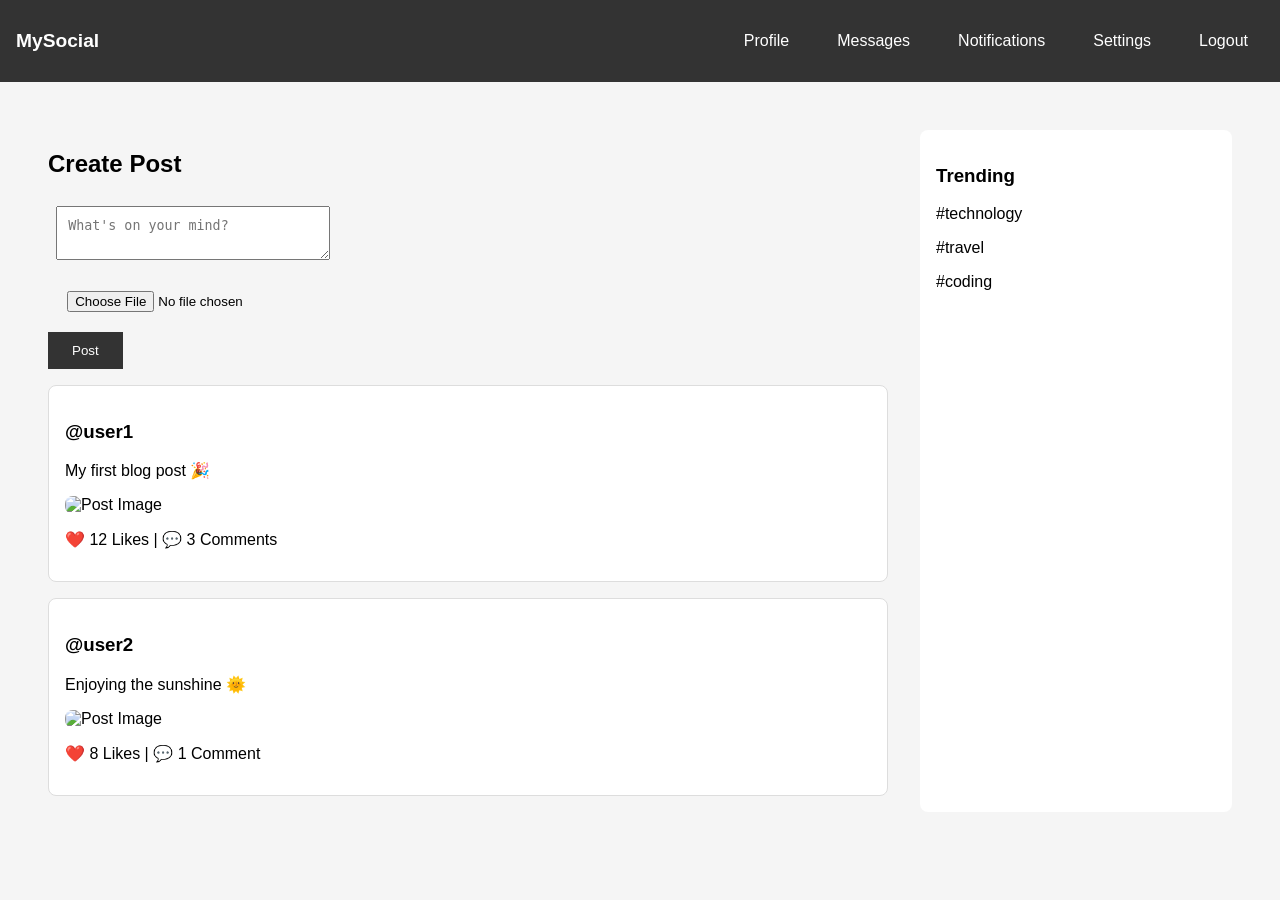
==== frontend/feed.html @ 9d7d02fd "frontend" ====
<!DOCTYPE html>
<html lang="en">
  <head>
    <meta charset="UTF-8" />
    <meta name="viewport" content="width=device-width, initial-scale=1.0" />
    <title>Feed</title>
    <link rel="stylesheet" href="style.css" />
  </head>
  <body>
    <header>
      <nav class="navbar">
        <div class="logo">MySocial</div>
        <ul class="nav-links">
          <li><a href="profile.html">Profile</a></li>
          <li><a href="messages.html">Messages</a></li>
          <li><a href="notifications.html">Notifications</a></li>
          <li><a href="settings.html">Settings</a></li>
          <li><a href="index.html">Logout</a></li>
        </ul>
      </nav>
    </header>

    <main style="display: flex">
      <section style="flex: 3; padding: 1rem">
        <h2>Create Post</h2>
        <form>
          <textarea placeholder="What's on your mind?"></textarea><br />
          <input type="file" /><br />
          <button type="submit">Post</button>
        </form>

        <div class="post">
          <h3>@user1</h3>
          <p>My first blog post 🎉</p>
          <img src="public/images/sample1.jpg" alt="Post Image" />
          <p>❤️ 12 Likes | 💬 3 Comments</p>
        </div>

        <div class="post">
          <h3>@user2</h3>
          <p>Enjoying the sunshine 🌞</p>
          <img src="public/images/sample2.jpg" alt="Post Image" />
          <p>❤️ 8 Likes | 💬 1 Comment</p>
        </div>
      </section>

      <aside class="sidebar" style="flex: 1">
        <h3>Trending</h3>
        <p>#technology</p>
        <p>#travel</p>
        <p>#coding</p>
      </aside>
    </main>
  </body>
</html>
---- frontend/style.css ----
body {
  font-family: Arial, sans-serif;
  margin: 0;
  padding: 0;
  background: #f5f5f5;
}

.navbar {
  display: flex;
  justify-content: space-between;
  align-items: center;
  background: #333;
  padding: 1rem;
}

.navbar .logo {
  color: #fff;
  font-size: 1.2rem;
  font-weight: bold;
}

.nav-links {
  list-style: none;
  display: flex;
  gap: 1rem;
}

.nav-links a {
  color: white;
  text-decoration: none;
  padding: 0.5rem 1rem;
  border-radius: 5px;
}

.nav-links a:hover {
  background: #555;
}

main {
  padding: 2rem;
}

.form-container {
  text-align: center;
  margin-top: 2rem;
}

input,
textarea {
  padding: 0.7rem;
  margin: 0.5rem;
  width: 250px;
}

button {
  padding: 0.7rem 1.5rem;
  background: #333;
  color: white;
  border: none;
  cursor: pointer;
}

button:hover {
  background: #444;
}

.post {
  background: #fff;
  border: 1px solid #ddd;
  padding: 1rem;
  margin: 1rem 0;
  border-radius: 8px;
}

.post img {
  max-width: 100%;
  border-radius: 8px;
}

.sidebar {
  background: #fff;
  padding: 1rem;
  margin: 1rem;
  border-radius: 8px;
}
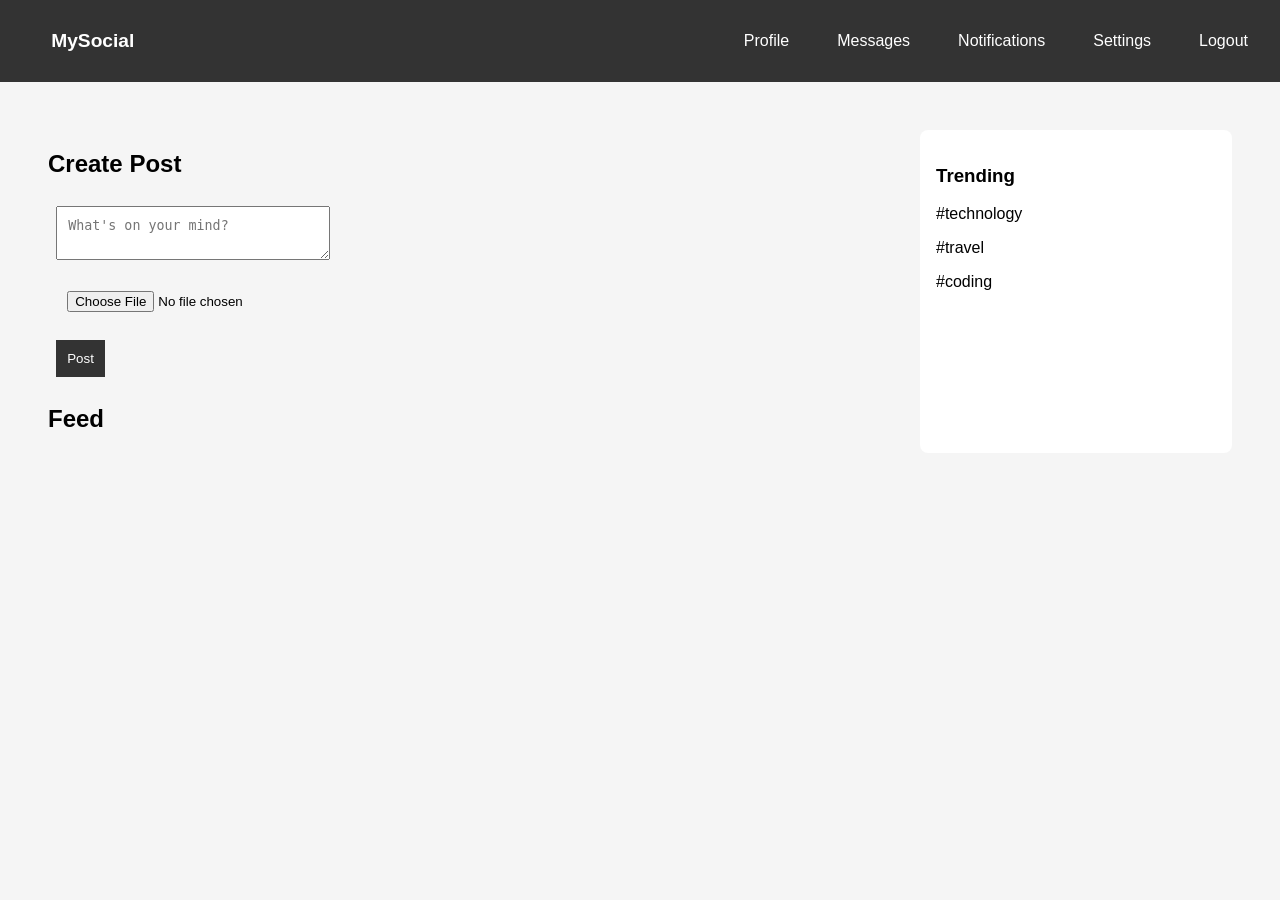
==== commit 7741a06b: "backend" ====
--- a/frontend/feed.html
+++ b/frontend/feed.html
@@ -1,55 +1,151 @@
 <!DOCTYPE html>
 <html lang="en">
-  <head>
-    <meta charset="UTF-8" />
-    <meta name="viewport" content="width=device-width, initial-scale=1.0" />
-    <title>Feed</title>
-    <link rel="stylesheet" href="style.css" />
-  </head>
-  <body>
-    <header>
-      <nav class="navbar">
-        <div class="logo">MySocial</div>
-        <ul class="nav-links">
-          <li><a href="profile.html">Profile</a></li>
-          <li><a href="messages.html">Messages</a></li>
-          <li><a href="notifications.html">Notifications</a></li>
-          <li><a href="settings.html">Settings</a></li>
-          <li><a href="index.html">Logout</a></li>
-        </ul>
-      </nav>
-    </header>
 
-    <main style="display: flex">
-      <section style="flex: 3; padding: 1rem">
-        <h2>Create Post</h2>
-        <form>
-          <textarea placeholder="What's on your mind?"></textarea><br />
-          <input type="file" /><br />
-          <button type="submit">Post</button>
-        </form>
+<head>
+  <meta charset="UTF-8" />
+  <meta name="viewport" content="width=device-width, initial-scale=1.0" />
+  <title>Feed</title>
+  <link rel="stylesheet" href="style.css" />
+</head>
 
-        <div class="post">
-          <h3>@user1</h3>
-          <p>My first blog post 🎉</p>
-          <img src="public/images/sample1.jpg" alt="Post Image" />
-          <p>❤️ 12 Likes | 💬 3 Comments</p>
-        </div>
+<body>
+  <header>
+    <nav class="navbar">
+      <div class="logo" onclick="window.location.href='feed.html'" style="cursor:pointer;">
+        MySocial
+      </div>
+      <ul class="nav-links">
+        <li><a href="profile.html">Profile</a></li>
+        <li><a href="messages.html">Messages</a></li>
+        <li><a href="notifications.html">Notifications</a></li>
+        <li><a href="settings.html">Settings</a></li>
+        <li><a href="index.html">Logout</a></li>
+      </ul>
+    </nav>
+  </header>
 
-        <div class="post">
-          <h3>@user2</h3>
-          <p>Enjoying the sunshine 🌞</p>
-          <img src="public/images/sample2.jpg" alt="Post Image" />
-          <p>❤️ 8 Likes | 💬 1 Comment</p>
-        </div>
-      </section>
+  <main style="display: flex">
+    <section style="flex: 3; padding: 1rem">
+      <h2>Create Post</h2>
+      <form id="postForm">
+        <textarea id="postText" placeholder="What's on your mind?" required></textarea><br />
+        <input type="file" id="postImage" accept="image/*" /><br />
+        <button type="submit">Post</button>
+      </form>
 
-      <aside class="sidebar" style="flex: 1">
-        <h3>Trending</h3>
-        <p>#technology</p>
-        <p>#travel</p>
-        <p>#coding</p>
-      </aside>
-    </main>
-  </body>
-</html>
+      <h2>Feed</h2>
+      <div id="feed"></div>
+    </section>
+
+    <aside class="sidebar" style="flex: 1">
+      <h3>Trending</h3>
+      <p>#technology</p>
+      <p>#travel</p>
+      <p>#coding</p>
+    </aside>
+  </main>
+
+  <script>
+    const postForm = document.getElementById("postForm");
+    const postText = document.getElementById("postText");
+    const postImage = document.getElementById("postImage");
+    const feed = document.getElementById("feed");
+
+    function loadPosts() {
+      feed.innerHTML = "";
+      let posts = JSON.parse(localStorage.getItem("posts")) || [];
+
+      posts.reverse().forEach((post, index) => {
+        let div = document.createElement("div");
+        div.className = "post";
+        div.innerHTML = `
+          <h3>${post.user}</h3>
+          <p>${post.text}</p>
+          ${post.image ? `<img src="${post.image}" alt="Post Image"/>` : ""}
+          <p id="stats-${index}">❤️ ${post.likes} Likes | 💬 ${post.comments.length} Comments</p>
+          <div class="actions">
+            <button onclick="likePost(${posts.length - 1 - index})">❤️ Like</button>
+            <button onclick="toggleCommentBox(${index})">💬 Comment</button>
+          </div>
+          <div id="commentBox-${index}" style="display:none;">
+            <input type="text" id="commentInput-${index}" placeholder="Write a comment..." />
+            <button onclick="addComment(${posts.length - 1 - index}, ${index})">Post</button>
+          </div>
+          <div class="comments" id="comments-${index}">
+            ${post.comments.map(c => `<p><b>@${c.user}</b>: ${c.text}</p>`).join("")}
+          </div>
+        `;
+        feed.appendChild(div);
+      });
+    }
+
+    postForm.addEventListener("submit", function (e) {
+      e.preventDefault();
+
+      let text = postText.value;
+      let imageFile = postImage.files[0];
+
+      let reader = new FileReader();
+      reader.onloadend = function () {
+        let newPost = {
+          user: JSON.parse(localStorage.getItem("user"))?.username || "guest",
+          text,
+          image: imageFile ? reader.result : null,
+          likes: 0,
+          comments: []
+        };
+
+        let posts = JSON.parse(localStorage.getItem("posts")) || [];
+        posts.push(newPost);
+        localStorage.setItem("posts", JSON.stringify(posts));
+
+        postText.value = "";
+        postImage.value = "";
+        loadPosts();
+      };
+
+      if (imageFile) {
+        reader.readAsDataURL(imageFile);
+      } else {
+        reader.onloadend();
+      }
+    });
+
+    // Like post
+    function likePost(index) {
+      let posts = JSON.parse(localStorage.getItem("posts")) || [];
+      posts[index].likes++;
+      localStorage.setItem("posts", JSON.stringify(posts));
+      loadPosts();
+    }
+
+    // Toggle comment box
+    function toggleCommentBox(renderIndex) {
+      let box = document.querySelector(`#commentBox-${renderIndex}`);
+      if (box) {
+        box.style.display = box.style.display === "none" ? "block" : "none";
+      }
+    }
+
+    // Add comment
+    function addComment(index, renderIndex) {
+      let input = document.getElementById(`commentInput-${renderIndex}`);
+      let text = input.value.trim();
+      if (text === "") return;
+
+      let posts = JSON.parse(localStorage.getItem("posts")) || [];
+      let currentUser = JSON.parse(localStorage.getItem("user"))?.username || "guest";
+
+      posts[index].comments.push({ user: currentUser, text });
+      localStorage.setItem("posts", JSON.stringify(posts));
+
+      input.value = "";
+      loadPosts();
+    }
+
+    // Initial load
+    loadPosts();
+  </script>
+</body>
+
+</html>
--- a/frontend/style.css
+++ b/frontend/style.css
@@ -17,6 +17,7 @@
   color: #fff;
   font-size: 1.2rem;
   font-weight: bold;
+  padding-left: 2.2rem;
 }
 
 .nav-links {
@@ -53,7 +54,8 @@
 }
 
 button {
-  padding: 0.7rem 1.5rem;
+  padding: 0.7rem;
+  margin: 0.5rem;
   background: #333;
   color: white;
   border: none;
@@ -73,7 +75,7 @@
 }
 
 .post img {
-  max-width: 100%;
+  max-width: 25%;
   border-radius: 8px;
 }
 
@@ -83,3 +85,33 @@
   margin: 1rem;
   border-radius: 8px;
 }
+
+.actions {
+  margin-top: 0.5rem;
+}
+
+.actions button {
+  margin-right: 0.5rem;
+  cursor: pointer;
+}
+
+.comments {
+  margin-top: 0.5rem;
+  padding-left: 1rem;
+  font-size: 0.9rem;
+  color: #333;
+}
+
+#feed {
+  display: grid;
+  grid-template-columns: repeat(2, 1fr);
+  /* 2 posts per row */
+  gap: 1rem;
+}
+
+.post {
+  border: 1px solid #ccc;
+  padding: 1rem;
+  border-radius: 8px;
+  background: #fafafa;
+}
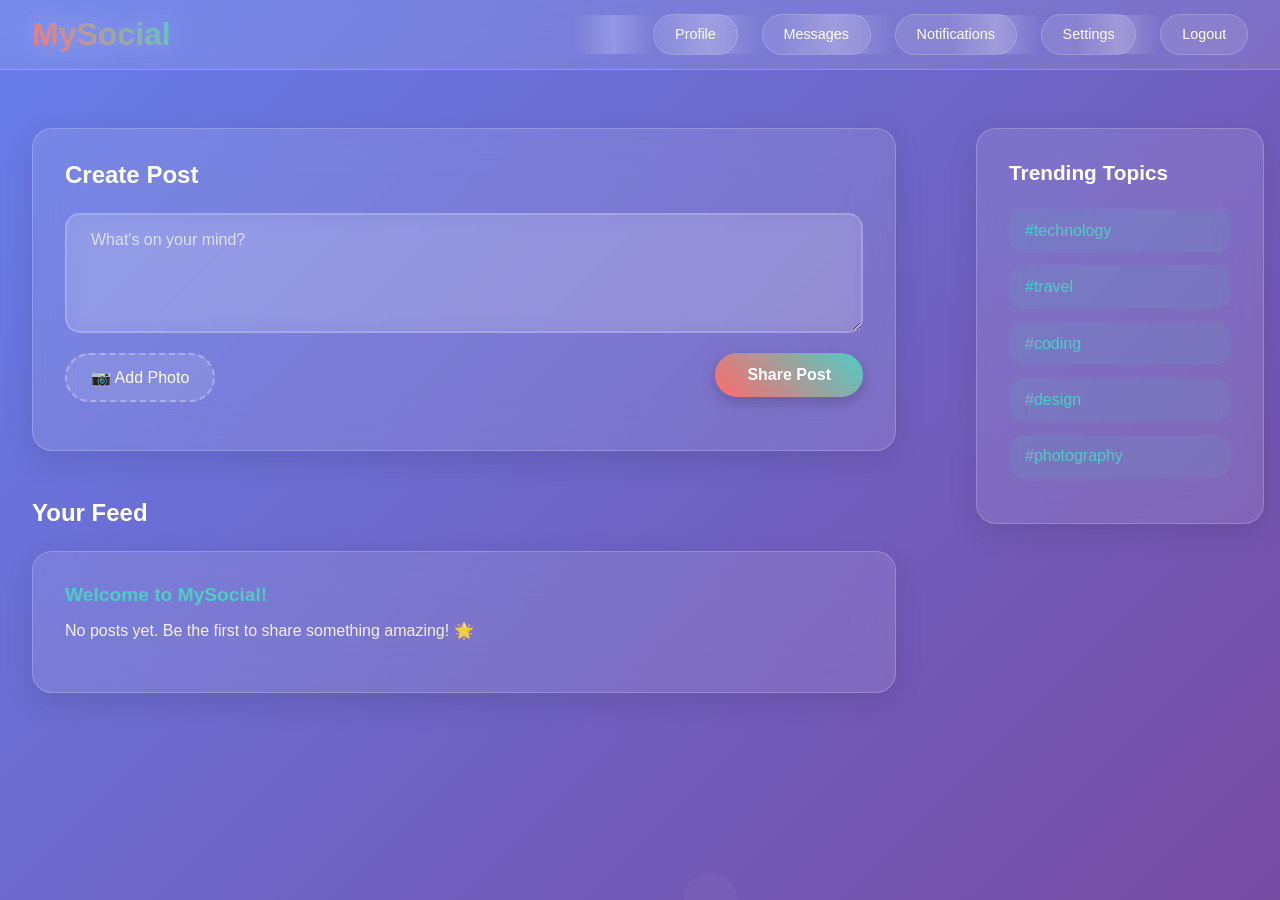
==== commit 7edc8c57: "frontend enhancement" ====
--- a/frontend/feed.html
+++ b/frontend/feed.html
@@ -1,151 +1,822 @@
 <!DOCTYPE html>
 <html lang="en">
-
 <head>
-  <meta charset="UTF-8" />
-  <meta name="viewport" content="width=device-width, initial-scale=1.0" />
-  <title>Feed</title>
-  <link rel="stylesheet" href="style.css" />
+    <meta charset="UTF-8" />
+    <meta name="viewport" content="width=device-width, initial-scale=1.0" />
+    <title>Feed - MySocial</title>
+    <style>
+        * {
+            margin: 0;
+            padding: 0;
+            box-sizing: border-box;
+        }
+
+        body {
+            font-family: 'Inter', -apple-system, BlinkMacSystemFont, 'Segoe UI', Roboto, sans-serif;
+            background: linear-gradient(135deg, #667eea 0%, #764ba2 100%);
+            min-height: 100vh;
+            color: #333;
+            overflow-x: hidden;
+        }
+
+        /* Animated background elements */
+        body::before {
+            content: '';
+            position: fixed;
+            top: -50%;
+            left: -50%;
+            width: 200%;
+            height: 200%;
+            background: url('data:image/svg+xml,<svg xmlns="http://www.w3.org/2000/svg" viewBox="0 0 100 100"><circle cx="25" cy="25" r="2" fill="rgba(255,255,255,0.05)"/><circle cx="75" cy="75" r="1.5" fill="rgba(255,255,255,0.04)"/><circle cx="50" cy="10" r="1" fill="rgba(255,255,255,0.06)"/></svg>');
+            animation: float 25s infinite linear;
+            pointer-events: none;
+            z-index: -1;
+        }
+
+        @keyframes float {
+            0% { transform: translate(0, 0) rotate(0deg); }
+            100% { transform: translate(-50px, -50px) rotate(360deg); }
+        }
+
+        /* Header Styles */
+        header {
+            position: fixed;
+            top: 0;
+            width: 100%;
+            z-index: 1000;
+            backdrop-filter: blur(15px);
+            background: rgba(255, 255, 255, 0.1);
+            border-bottom: 1px solid rgba(255, 255, 255, 0.2);
+            padding: 1rem 0;
+        }
+
+        .navbar {
+            max-width: 1400px;
+            margin: 0 auto;
+            display: flex;
+            justify-content: space-between;
+            align-items: center;
+            padding: 0 2rem;
+        }
+
+        .logo {
+            font-size: 2rem;
+            font-weight: bold;
+            background: linear-gradient(45deg, #ff6b6b, #4ecdc4);
+            -webkit-background-clip: text;
+            -webkit-text-fill-color: transparent;
+            background-clip: text;
+            text-shadow: 0 0 30px rgba(255, 255, 255, 0.3);
+            cursor: pointer;
+            transition: transform 0.3s ease;
+        }
+
+        .logo:hover {
+            transform: scale(1.05);
+        }
+
+        .nav-links {
+            display: flex;
+            list-style: none;
+            gap: 1.5rem;
+        }
+
+        .nav-links a {
+            color: white;
+            text-decoration: none;
+            font-weight: 500;
+            padding: 0.7rem 1.3rem;
+            border-radius: 25px;
+            background: rgba(255, 255, 255, 0.1);
+            backdrop-filter: blur(10px);
+            border: 1px solid rgba(255, 255, 255, 0.2);
+            transition: all 0.3s cubic-bezier(0.4, 0, 0.2, 1);
+            position: relative;
+            overflow: hidden;
+            font-size: 0.9rem;
+        }
+
+        .nav-links a::before {
+            content: '';
+            position: absolute;
+            top: 0;
+            left: -100%;
+            width: 100%;
+            height: 100%;
+            background: linear-gradient(90deg, transparent, rgba(255, 255, 255, 0.2), transparent);
+            transition: left 0.5s ease;
+        }
+
+        .nav-links a:hover::before {
+            left: 100%;
+        }
+
+        .nav-links a:hover {
+            transform: translateY(-2px);
+            background: rgba(255, 255, 255, 0.2);
+            box-shadow: 0 8px 20px rgba(0, 0, 0, 0.1);
+        }
+
+        /* Main Layout */
+        main {
+            display: flex;
+            max-width: 1400px;
+            margin: 0 auto;
+            padding-top: 6rem;
+            gap: 2rem;
+            min-height: 100vh;
+        }
+
+        /* Main Content Section */
+        section {
+            flex: 3;
+            padding: 2rem;
+        }
+
+        /* Create Post Form */
+        .create-post {
+            background: rgba(255, 255, 255, 0.1);
+            backdrop-filter: blur(20px);
+            border-radius: 20px;
+            border: 1px solid rgba(255, 255, 255, 0.2);
+            padding: 2rem;
+            margin-bottom: 2rem;
+            box-shadow: 0 10px 30px rgba(0, 0, 0, 0.1);
+            animation: slideUp 0.6s ease-out;
+        }
+
+        @keyframes slideUp {
+            from {
+                opacity: 0;
+                transform: translateY(20px);
+            }
+            to {
+                opacity: 1;
+                transform: translateY(0);
+            }
+        }
+
+        .create-post h2 {
+            color: white;
+            font-size: 1.5rem;
+            margin-bottom: 1.5rem;
+            font-weight: 600;
+        }
+
+        #postText {
+            width: 100%;
+            min-height: 120px;
+            padding: 1rem 1.5rem;
+            border: 2px solid rgba(255, 255, 255, 0.2);
+            border-radius: 15px;
+            background: rgba(255, 255, 255, 0.1);
+            backdrop-filter: blur(10px);
+            color: white;
+            font-size: 1rem;
+            font-family: inherit;
+            resize: vertical;
+            transition: all 0.3s ease;
+            outline: none;
+            margin-bottom: 1rem;
+        }
+
+        #postText:focus {
+            border-color: rgba(255, 255, 255, 0.4);
+            background: rgba(255, 255, 255, 0.15);
+            box-shadow: 0 5px 15px rgba(0, 0, 0, 0.1);
+        }
+
+        #postText::placeholder {
+            color: rgba(255, 255, 255, 0.7);
+        }
+
+        .file-upload {
+            position: relative;
+            display: inline-block;
+            margin-bottom: 1rem;
+        }
+
+        #postImage {
+            position: absolute;
+            opacity: 0;
+            width: 100%;
+            height: 100%;
+            cursor: pointer;
+        }
+
+        .file-upload-btn {
+            background: rgba(255, 255, 255, 0.1);
+            color: white;
+            padding: 0.8rem 1.5rem;
+            border-radius: 25px;
+            border: 2px dashed rgba(255, 255, 255, 0.3);
+            cursor: pointer;
+            transition: all 0.3s ease;
+            display: inline-block;
+            font-family: inherit;
+        }
+
+        .file-upload-btn:hover {
+            background: rgba(255, 255, 255, 0.15);
+            border-color: rgba(255, 255, 255, 0.5);
+            transform: translateY(-2px);
+        }
+
+        .post-btn {
+            background: linear-gradient(45deg, #ff6b6b, #4ecdc4);
+            color: white;
+            border: none;
+            padding: 0.8rem 2rem;
+            border-radius: 25px;
+            font-weight: 600;
+            font-size: 1rem;
+            cursor: pointer;
+            transition: all 0.3s ease;
+            box-shadow: 0 5px 15px rgba(0, 0, 0, 0.2);
+            float: right;
+        }
+
+        .post-btn:hover {
+            transform: translateY(-2px);
+            box-shadow: 0 8px 25px rgba(0, 0, 0, 0.3);
+        }
+
+        /* Feed Section */
+        .feed-header {
+            color: white;
+            font-size: 1.5rem;
+            margin-bottom: 1.5rem;
+            font-weight: 600;
+            clear: both;
+            padding-top: 1rem;
+        }
+
+        /* Post Styles */
+        .post {
+            background: rgba(255, 255, 255, 0.1);
+            backdrop-filter: blur(20px);
+            border-radius: 20px;
+            border: 1px solid rgba(255, 255, 255, 0.2);
+            padding: 2rem;
+            margin-bottom: 1.5rem;
+            box-shadow: 0 10px 30px rgba(0, 0, 0, 0.1);
+            transition: all 0.3s ease;
+            animation: fadeIn 0.5s ease-out;
+        }
+
+        @keyframes fadeIn {
+            from {
+                opacity: 0;
+                transform: translateY(20px);
+            }
+            to {
+                opacity: 1;
+                transform: translateY(0);
+            }
+        }
+
+        .post:hover {
+            transform: translateY(-2px);
+            box-shadow: 0 15px 40px rgba(0, 0, 0, 0.15);
+        }
+
+        .post h3 {
+            color: #4ecdc4;
+            font-size: 1.2rem;
+            margin-bottom: 0.8rem;
+            font-weight: 600;
+        }
+
+        .post p {
+            color: rgba(255, 255, 255, 0.9);
+            line-height: 1.6;
+            margin-bottom: 1rem;
+        }
+
+        .post img {
+            width: 100%;
+            max-height: 400px;
+            object-fit: cover;
+            border-radius: 15px;
+            margin: 1rem 0;
+            box-shadow: 0 5px 15px rgba(0, 0, 0, 0.2);
+        }
+
+        .post-stats {
+            color: rgba(255, 255, 255, 0.7);
+            font-size: 0.9rem;
+            margin: 1rem 0;
+            padding: 0.8rem;
+            background: rgba(255, 255, 255, 0.05);
+            border-radius: 10px;
+        }
+
+        .actions {
+            display: flex;
+            gap: 1rem;
+            margin: 1rem 0;
+        }
+
+        .actions button {
+            background: rgba(255, 255, 255, 0.1);
+            color: white;
+            border: 1px solid rgba(255, 255, 255, 0.2);
+            padding: 0.6rem 1.2rem;
+            border-radius: 20px;
+            cursor: pointer;
+            transition: all 0.3s ease;
+            font-family: inherit;
+            font-size: 0.9rem;
+        }
+
+        .actions button:hover {
+            background: rgba(255, 255, 255, 0.2);
+            transform: translateY(-2px);
+            box-shadow: 0 5px 15px rgba(0, 0, 0, 0.1);
+        }
+
+        /* Comment Box */
+        .comment-box {
+            margin: 1rem 0;
+            display: flex;
+            gap: 1rem;
+            align-items: center;
+        }
+
+        .comment-box input {
+            flex: 1;
+            padding: 0.8rem 1rem;
+            border: 1px solid rgba(255, 255, 255, 0.2);
+            border-radius: 20px;
+            background: rgba(255, 255, 255, 0.1);
+            color: white;
+            outline: none;
+            transition: all 0.3s ease;
+        }
+
+        .comment-box input:focus {
+            border-color: rgba(255, 255, 255, 0.4);
+            background: rgba(255, 255, 255, 0.15);
+        }
+
+        .comment-box input::placeholder {
+            color: rgba(255, 255, 255, 0.6);
+        }
+
+        .comment-box button {
+            background: linear-gradient(45deg, #ff6b6b, #4ecdc4);
+            color: white;
+            border: none;
+            padding: 0.8rem 1.5rem;
+            border-radius: 20px;
+            cursor: pointer;
+            transition: all 0.3s ease;
+            font-weight: 500;
+        }
+
+        .comment-box button:hover {
+            transform: translateY(-2px);
+            box-shadow: 0 5px 15px rgba(0, 0, 0, 0.2);
+        }
+
+        /* Comments */
+        .comments {
+            margin-top: 1rem;
+            padding-top: 1rem;
+            border-top: 1px solid rgba(255, 255, 255, 0.1);
+        }
+
+        .comments p {
+            background: rgba(255, 255, 255, 0.05);
+            padding: 0.8rem;
+            border-radius: 10px;
+            margin: 0.5rem 0;
+            font-size: 0.9rem;
+        }
+
+        .comments b {
+            color: #4ecdc4;
+        }
+
+        /* Sidebar */
+        .sidebar {
+            flex: 1;
+            padding: 2rem 1rem;
+            position: sticky;
+            top: 6rem;
+            height: fit-content;
+        }
+
+        .trending-card {
+            background: rgba(255, 255, 255, 0.1);
+            backdrop-filter: blur(20px);
+            border-radius: 20px;
+            border: 1px solid rgba(255, 255, 255, 0.2);
+            padding: 2rem;
+            box-shadow: 0 10px 30px rgba(0, 0, 0, 0.1);
+            animation: slideUp 0.8s ease-out;
+        }
+
+        .trending-card h3 {
+            color: white;
+            font-size: 1.3rem;
+            margin-bottom: 1.5rem;
+            font-weight: 600;
+        }
+
+        .trending-card p {
+            color: #4ecdc4;
+            background: rgba(78, 205, 196, 0.1);
+            padding: 0.8rem 1rem;
+            border-radius: 15px;
+            margin: 0.8rem 0;
+            cursor: pointer;
+            transition: all 0.3s ease;
+            font-weight: 500;
+        }
+
+        .trending-card p:hover {
+            background: rgba(78, 205, 196, 0.2);
+            transform: translateX(5px);
+        }
+
+        /* Responsive Design */
+        @media (max-width: 1024px) {
+            main {
+                flex-direction: column;
+                padding-top: 5rem;
+            }
+
+            .sidebar {
+                position: static;
+                padding: 1rem;
+            }
+
+            .navbar {
+                padding: 0 1rem;
+            }
+
+            .nav-links {
+                gap: 1rem;
+            }
+
+            .nav-links a {
+                padding: 0.5rem 1rem;
+                font-size: 0.85rem;
+            }
+        }
+
+        @media (max-width: 768px) {
+            .navbar {
+                flex-direction: column;
+                gap: 1rem;
+                padding: 1rem;
+            }
+
+            .nav-links {
+                flex-wrap: wrap;
+                justify-content: center;
+                gap: 0.5rem;
+            }
+
+            main {
+                padding-top: 8rem;
+                gap: 1rem;
+            }
+
+            section {
+                padding: 1rem;
+            }
+
+            .create-post, .post, .trending-card {
+                padding: 1.5rem;
+            }
+
+            .actions {
+                flex-direction: column;
+                gap: 0.5rem;
+            }
+
+            .comment-box {
+                flex-direction: column;
+                align-items: stretch;
+            }
+
+            .comment-box button {
+                align-self: flex-end;
+                width: fit-content;
+            }
+        }
+
+        @media (max-width: 480px) {
+            .logo {
+                font-size: 1.5rem;
+            }
+
+            .create-post, .post, .trending-card {
+                padding: 1rem;
+                border-radius: 15px;
+            }
+
+            .create-post h2, .feed-header {
+                font-size: 1.3rem;
+            }
+
+            #postText {
+                min-height: 100px;
+            }
+        }
+
+        /* Hide default br tags */
+        br {
+            display: none;
+        }
+
+        /* Loading animation */
+        .loading {
+            display: inline-block;
+            width: 20px;
+            height: 20px;
+            border: 3px solid rgba(255, 255, 255, 0.3);
+            border-radius: 50%;
+            border-top-color: #fff;
+            animation: spin 1s ease-in-out infinite;
+        }
+
+        @keyframes spin {
+            to { transform: rotate(360deg); }
+        }
+    </style>
 </head>
-
 <body>
-  <header>
-    <nav class="navbar">
-      <div class="logo" onclick="window.location.href='feed.html'" style="cursor:pointer;">
-        MySocial
-      </div>
-      <ul class="nav-links">
-        <li><a href="profile.html">Profile</a></li>
-        <li><a href="messages.html">Messages</a></li>
-        <li><a href="notifications.html">Notifications</a></li>
-        <li><a href="settings.html">Settings</a></li>
-        <li><a href="index.html">Logout</a></li>
-      </ul>
-    </nav>
-  </header>
-
-  <main style="display: flex">
-    <section style="flex: 3; padding: 1rem">
-      <h2>Create Post</h2>
-      <form id="postForm">
-        <textarea id="postText" placeholder="What's on your mind?" required></textarea><br />
-        <input type="file" id="postImage" accept="image/*" /><br />
-        <button type="submit">Post</button>
-      </form>
-
-      <h2>Feed</h2>
-      <div id="feed"></div>
-    </section>
-
-    <aside class="sidebar" style="flex: 1">
-      <h3>Trending</h3>
-      <p>#technology</p>
-      <p>#travel</p>
-      <p>#coding</p>
-    </aside>
-  </main>
-
-  <script>
-    const postForm = document.getElementById("postForm");
-    const postText = document.getElementById("postText");
-    const postImage = document.getElementById("postImage");
-    const feed = document.getElementById("feed");
-
-    function loadPosts() {
-      feed.innerHTML = "";
-      let posts = JSON.parse(localStorage.getItem("posts")) || [];
-
-      posts.reverse().forEach((post, index) => {
-        let div = document.createElement("div");
-        div.className = "post";
-        div.innerHTML = `
-          <h3>${post.user}</h3>
-          <p>${post.text}</p>
-          ${post.image ? `<img src="${post.image}" alt="Post Image"/>` : ""}
-          <p id="stats-${index}">❤️ ${post.likes} Likes | 💬 ${post.comments.length} Comments</p>
-          <div class="actions">
-            <button onclick="likePost(${posts.length - 1 - index})">❤️ Like</button>
-            <button onclick="toggleCommentBox(${index})">💬 Comment</button>
-          </div>
-          <div id="commentBox-${index}" style="display:none;">
-            <input type="text" id="commentInput-${index}" placeholder="Write a comment..." />
-            <button onclick="addComment(${posts.length - 1 - index}, ${index})">Post</button>
-          </div>
-          <div class="comments" id="comments-${index}">
-            ${post.comments.map(c => `<p><b>@${c.user}</b>: ${c.text}</p>`).join("")}
-          </div>
-        `;
-        feed.appendChild(div);
-      });
-    }
-
-    postForm.addEventListener("submit", function (e) {
-      e.preventDefault();
-
-      let text = postText.value;
-      let imageFile = postImage.files[0];
-
-      let reader = new FileReader();
-      reader.onloadend = function () {
-        let newPost = {
-          user: JSON.parse(localStorage.getItem("user"))?.username || "guest",
-          text,
-          image: imageFile ? reader.result : null,
-          likes: 0,
-          comments: []
-        };
-
-        let posts = JSON.parse(localStorage.getItem("posts")) || [];
-        posts.push(newPost);
-        localStorage.setItem("posts", JSON.stringify(posts));
-
-        postText.value = "";
-        postImage.value = "";
+    <header>
+        <nav class="navbar">
+            <div class="logo" onclick="window.location.href='feed.html'" style="cursor:pointer;">
+                MySocial
+            </div>
+            <ul class="nav-links">
+                <li><a href="profile.html">Profile</a></li>
+                <li><a href="messages.html">Messages</a></li>
+                <li><a href="notifications.html">Notifications</a></li>
+                <li><a href="settings.html">Settings</a></li>
+                <li><a href="index.html">Logout</a></li>
+            </ul>
+        </nav>
+    </header>
+
+    <main>
+        <section>
+            <div class="create-post">
+                <h2>Create Post</h2>
+                <form id="postForm">
+                    <textarea id="postText" placeholder="What's on your mind?" required></textarea>
+                    <div class="file-upload">
+                        <input type="file" id="postImage" accept="image/*" />
+                        <div class="file-upload-btn">📷 Add Photo</div>
+                    </div>
+                    <button type="submit" class="post-btn">Share Post</button>
+                </form>
+            </div>
+
+            <h2 class="feed-header">Your Feed</h2>
+            <div id="feed"></div>
+        </section>
+
+        <aside class="sidebar">
+            <div class="trending-card">
+                <h3>Trending Topics</h3>
+                <p onclick="searchTag('technology')">#technology</p>
+                <p onclick="searchTag('travel')">#travel</p>
+                <p onclick="searchTag('coding')">#coding</p>
+                <p onclick="searchTag('design')">#design</p>
+                <p onclick="searchTag('photography')">#photography</p>
+            </div>
+        </aside>
+    </main>
+
+    <script>
+        const postForm = document.getElementById("postForm");
+        const postText = document.getElementById("postText");
+        const postImage = document.getElementById("postImage");
+        const feed = document.getElementById("feed");
+        const fileUploadBtn = document.querySelector(".file-upload-btn");
+
+        // Update file upload button text when file is selected
+        postImage.addEventListener("change", function() {
+            if (this.files && this.files[0]) {
+                fileUploadBtn.textContent = `📷 ${this.files[0].name}`;
+            } else {
+                fileUploadBtn.textContent = "📷 Add Photo";
+            }
+        });
+
+        function loadPosts() {
+            feed.innerHTML = "";
+            let posts = JSON.parse(localStorage.getItem("posts")) || [];
+
+            if (posts.length === 0) {
+                feed.innerHTML = `
+                    <div class="post">
+                        <h3>Welcome to MySocial!</h3>
+                        <p>No posts yet. Be the first to share something amazing! 🌟</p>
+                    </div>
+                `;
+                return;
+            }
+
+            posts.reverse().forEach((post, index) => {
+                let div = document.createElement("div");
+                div.className = "post";
+                div.innerHTML = `
+                    <h3>@${post.user}</h3>
+                    <p>${post.text}</p>
+                    ${post.image ? `<img src="${post.image}" alt="Post Image" loading="lazy"/>` : ""}
+                    <div class="post-stats" id="stats-${index}">
+                        ❤️ ${post.likes} Likes | 💬 ${post.comments.length} Comments
+                    </div>
+                    <div class="actions">
+                        <button onclick="likePost(${posts.length - 1 - index})">❤️ Like</button>
+                        <button onclick="toggleCommentBox(${index})">💬 Comment</button>
+                    </div>
+                    <div class="comment-box" id="commentBox-${index}" style="display:none;">
+                        <input type="text" id="commentInput-${index}" placeholder="Write a comment..." />
+                        <button onclick="addComment(${posts.length - 1 - index}, ${index})">Post</button>
+                    </div>
+                    <div class="comments" id="comments-${index}">
+                        ${post.comments.map(c => `<p><b>@${c.user}</b>: ${c.text}</p>`).join("")}
+                    </div>
+                `;
+                feed.appendChild(div);
+
+                // Add staggered animation delay
+                setTimeout(() => {
+                    div.style.opacity = "1";
+                    div.style.transform = "translateY(0)";
+                }, index * 100);
+            });
+        }
+
+        postForm.addEventListener("submit", function (e) {
+            e.preventDefault();
+
+            let text = postText.value.trim();
+            if (!text) return;
+
+            let imageFile = postImage.files[0];
+            const submitBtn = postForm.querySelector('.post-btn');
+            const originalText = submitBtn.textContent;
+            
+            // Show loading state
+            submitBtn.innerHTML = '<div class="loading"></div> Posting...';
+            submitBtn.disabled = true;
+
+            let reader = new FileReader();
+            reader.onloadend = function () {
+                setTimeout(() => { // Add slight delay for better UX
+                    let newPost = {
+                        user: JSON.parse(localStorage.getItem("user"))?.username || "guest",
+                        text,
+                        image: imageFile ? reader.result : null,
+                        likes: 0,
+                        comments: [],
+                        timestamp: new Date().toISOString()
+                    };
+
+                    let posts = JSON.parse(localStorage.getItem("posts")) || [];
+                    posts.push(newPost);
+                    localStorage.setItem("posts", JSON.stringify(posts));
+
+                    postText.value = "";
+                    postImage.value = "";
+                    fileUploadBtn.textContent = "📷 Add Photo";
+                    
+                    // Reset button
+                    submitBtn.textContent = originalText;
+                    submitBtn.disabled = false;
+                    
+                    loadPosts();
+                    
+                    // Success animation
+                    const createPost = document.querySelector('.create-post');
+                    createPost.style.transform = 'scale(1.02)';
+                    setTimeout(() => {
+                        createPost.style.transform = 'scale(1)';
+                    }, 200);
+                }, 800);
+            };
+
+            if (imageFile) {
+                reader.readAsDataURL(imageFile);
+            } else {
+                reader.onloadend();
+            }
+        });
+
+        // Like post with animation
+        function likePost(index) {
+            let posts = JSON.parse(localStorage.getItem("posts")) || [];
+            posts[index].likes++;
+            localStorage.setItem("posts", JSON.stringify(posts));
+            
+            // Update stats with animation
+            const statsEl = document.querySelector(`#stats-${posts.length - 1 - index}`);
+            if (statsEl) {
+                statsEl.style.transform = 'scale(1.1)';
+                statsEl.style.color = '#ff6b6b';
+                setTimeout(() => {
+                    statsEl.style.transform = 'scale(1)';
+                    statsEl.style.color = '';
+                }, 300);
+            }
+            
+            loadPosts();
+        }
+
+        // Toggle comment box with smooth animation
+        function toggleCommentBox(renderIndex) {
+            let box = document.querySelector(`#commentBox-${renderIndex}`);
+            if (box) {
+                if (box.style.display === "none" || !box.style.display) {
+                    box.style.display = "flex";
+                    box.style.opacity = "0";
+                    box.style.transform = "translateY(-10px)";
+                    setTimeout(() => {
+                        box.style.opacity = "1";
+                        box.style.transform = "translateY(0)";
+                        box.querySelector('input').focus();
+                    }, 50);
+                } else {
+                    box.style.opacity = "0";
+                    box.style.transform = "translateY(-10px)";
+                    setTimeout(() => {
+                        box.style.display = "none";
+                    }, 300);
+                }
+            }
+        }
+
+        // Add comment with Enter key support
+        function addComment(index, renderIndex) {
+            let input = document.getElementById(`commentInput-${renderIndex}`);
+            let text = input.value.trim();
+            if (text === "") return;
+
+            let posts = JSON.parse(localStorage.getItem("posts")) || [];
+            let currentUser = JSON.parse(localStorage.getItem("user"))?.username || "guest";
+
+            posts[index].comments.push({ user: currentUser, text, timestamp: new Date().toISOString() });
+            localStorage.setItem("posts", JSON.stringify(posts));
+
+            input.value = "";
+            loadPosts();
+        }
+
+        // Add Enter key support for comments
+        document.addEventListener('keypress', function(e) {
+            if (e.target.id && e.target.id.startsWith('commentInput-') && e.key === 'Enter') {
+                const renderIndex = e.target.id.split('-')[1];
+                const posts = JSON.parse(localStorage.getItem("posts")) || [];
+                const index = posts.length - 1 - parseInt(renderIndex);
+                addComment(index, parseInt(renderIndex));
+            }
+        });
+
+        // Search functionality for trending tags
+        function searchTag(tag) {
+            const posts = document.querySelectorAll('.post p');
+            posts.forEach(post => {
+                const parent = post.closest('.post');
+                if (post.textContent.toLowerCase().includes(tag.toLowerCase())) {
+                    parent.style.border = '2px solid #4ecdc4';
+                    parent.scrollIntoView({ behavior: 'smooth', block: 'center' });
+                    setTimeout(() => {
+                        parent.style.border = '1px solid rgba(255, 255, 255, 0.2)';
+                    }, 3000);
+                }
+            });
+        }
+
+        // Auto-resize textarea
+        postText.addEventListener('input', function() {
+            this.style.height = 'auto';
+            this.style.height = Math.max(120, this.scrollHeight) + 'px';
+        });
+
+        // Initial load
         loadPosts();
-      };
-
-      if (imageFile) {
-        reader.readAsDataURL(imageFile);
-      } else {
-        reader.onloadend();
-      }
-    });
-
-    // Like post
-    function likePost(index) {
-      let posts = JSON.parse(localStorage.getItem("posts")) || [];
-      posts[index].likes++;
-      localStorage.setItem("posts", JSON.stringify(posts));
-      loadPosts();
-    }
-
-    // Toggle comment box
-    function toggleCommentBox(renderIndex) {
-      let box = document.querySelector(`#commentBox-${renderIndex}`);
-      if (box) {
-        box.style.display = box.style.display === "none" ? "block" : "none";
-      }
-    }
-
-    // Add comment
-    function addComment(index, renderIndex) {
-      let input = document.getElementById(`commentInput-${renderIndex}`);
-      let text = input.value.trim();
-      if (text === "") return;
-
-      let posts = JSON.parse(localStorage.getItem("posts")) || [];
-      let currentUser = JSON.parse(localStorage.getItem("user"))?.username || "guest";
-
-      posts[index].comments.push({ user: currentUser, text });
-      localStorage.setItem("posts", JSON.stringify(posts));
-
-      input.value = "";
-      loadPosts();
-    }
-
-    // Initial load
-    loadPosts();
-  </script>
+
+        // Add welcome animation on page load
+        document.addEventListener('DOMContentLoaded', function() {
+            const elements = document.querySelectorAll('.create-post, .trending-card');
+            elements.forEach((el, index) => {
+                el.style.opacity = '0';
+                el.style.transform = 'translateY(20px)';
+                setTimeout(() => {
+                    el.style.opacity = '1';
+                    el.style.transform = 'translateY(0)';
+                }, index * 200);
+            });
+        });
+    </script>
 </body>
-
 </html>
